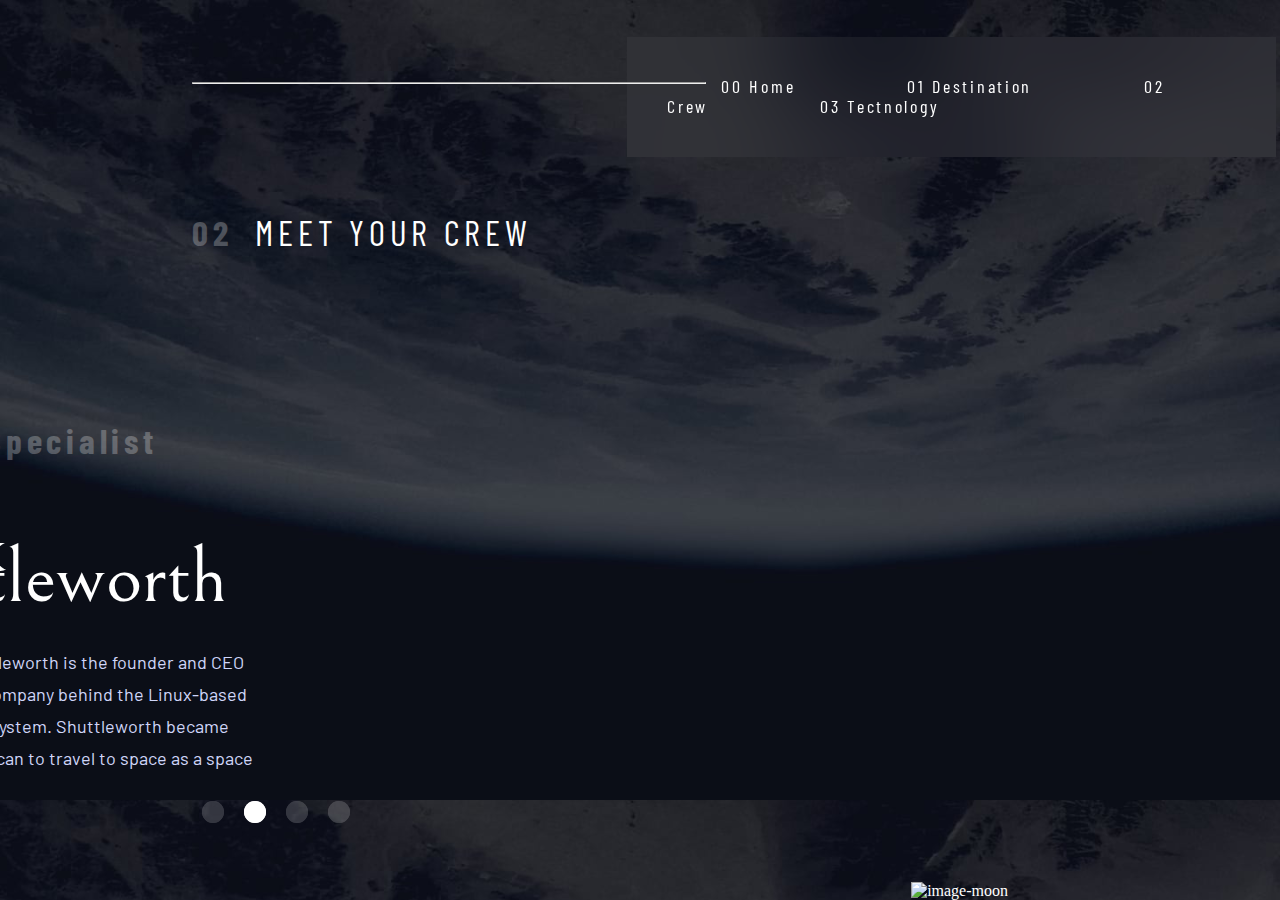
==== crew-specialist.html @ 9403243e "initialy uploading files" ====
<!DOCTYPE html>
<html lang="en">
<head>
  <meta charset="UTF-8">
  <meta name="viewport" content="width=device-width, initial-scale=1.0">

  <link rel="icon" type="image/png" sizes="32x32" href="./assets/favicon-32x32.png">
  <link rel="stylesheet" href="assets/styles-c.css">
  <link rel="preconnect" href="https://fonts.googleapis.com">
  <link rel="preconnect" href="https://fonts.gstatic.com" crossorigin>
  <link href="https://fonts.googleapis.com/css2?family=Barlow&family=Barlow+Condensed&family=Bellefair&display=swap" rel="stylesheet">
  <title>Frontend Mentor | Space tourism website</title>
</head>
<body>
  <div class="nav-bar">
    <nav class="menu">
      <a class="a1" href="index.html">00 Home</a>
      <a class="a1" href="destination-moon.html">01 Destination</a>
      <a class="a1" href="crew-commander.html">02 Crew</a>
      <a class="a1" href="technology-vehicle.html">03 Tectnology</a>
    </nav>
    <hr class="line">

  </div>
  <div class="h1">
    <h1 class="h1-1">02</h1> <h1 class="h1-2">Meet your crew</h1>
  </div>
  <div class="main">
    <h1 class="h1-1">  Mission Specialist</h1>
    <h1 class="h1-3">  Mark Shuttleworth</h1>
    <p>  Mark Richard Shuttleworth is the founder and CEO of Canonical, the company behind
      the Linux-based Ubuntu operating system. Shuttleworth became the first South
      African to travel to space as a space tourist.
      </p>

  </div>
  <img src="assets/crew/image-Mark-Shuttleworth.png" alt="image-moon">
  <div class="nav">
    <nav class="">
      <a class="a2 btn"  href="crew-commander.html"></a>
      <a class="a2 btn opacity" href="crew-specialist.html"></a>
      <a class="a2 btn" href="crew-pilot.html"></a>
      <a class="a2 btn" href="crew-engineer.html"></a>
    </nav>

  </div>


</body>
</html>
---- assets/styles-c.css ----
body {
  background-image: url("crew/background-crew-desktop.jpg");
  background-size: 100%;
  color: white;
}

.menu {
  background: rgba(255, 255, 255, 0.04);
  backdrop-filter: blur(40.7742px);
  width: 45%;
  padding: 40px;
  left: 49%;
  position: relative;
  margin-top: 37px;
}

.a1 {
  font-family: 'Barlow Condensed';
  font-style: normal;
  font-weight: 400;
  font-size: 18px;
  line-height: 19px;
  letter-spacing: 2.7px;
  color: #FFFFFF;
  margin: 54px;
  text-decoration: none;
}
.line {
  position: absolute;
  width: 40%;
  top: 4.6rem;
  left: 12rem;
}


.h1 {
  position: absolute;
  left: 12rem;
  top: 12rem;
}

.h1-2 {
  font-family: 'Barlow Condensed';
  font-style: normal;
  font-weight: 400;
  font-size: 35px;
  line-height: 34px;
  letter-spacing: 4.725px;
  text-transform: uppercase;
  color: #FFFFFF;
  display: inline-block;
  margin-left: 19px;
}

.h1-1 {
  font-family: 'Barlow Condensed';
  font-style: normal;
  font-weight: 700;
  font-size: 35px;
  line-height: 34px;
  /* identical to box height */
  letter-spacing: 4.725px;
  color: #FFFFFF;
  display: inline-block;
  mix-blend-mode: normal;
  opacity: 0.25;
}

.main {
  position: absolute;
  top: 25rem;
  right: 64rem;
  width: 32%;
}

.a2 {
  background: #FFFFFF;
  mix-blend-mode: normal;
  opacity: 0.17;
  margin: 10px;
}

.h1-3 {
  font-family: 'Bellefair';
  font-style: normal;
  font-weight: 400;
  font-size: 490%;
  line-height: 30px;
  color: #FFFFFF;
}

p {
  font-family: 'Barlow';
  font-style: normal;
  font-weight: 400;
  font-size: 18px;
  line-height: 32px;
  /* or 178% */


  color: #D0D6F9;
}


img {
      position: absolute;
      bottom: 0;
      right: 17rem;
}
.btn {
  background: #FFFFFF;
  background-image: -webkit-linear-gradient(top, #FFFFFF, #FFFFFF);
  background-image: -moz-linear-gradient(top, #FFFFFF, #FFFFFF);
  background-image: -ms-linear-gradient(top, #FFFFFF, #FFFFFF);
  background-image: -o-linear-gradient(top, #FFFFFF, #FFFFFF);
  background-image: linear-gradient(to bottom, #FFFFFF, #FFFFFF);
  -webkit-border-radius: 28;
  -moz-border-radius: 28;
  border-radius: 28px;
  font-family: Arial;
  color: #ffffff;
  font-size: 11px;
  padding: 5px 17px 5px 5px;
  text-decoration: none;
}

.btn:hover {
  text-decoration: none;
}
.nav{
  position: absolute;
  bottom: 5rem;
  left: 12rem;
}
.opacity{
  opacity: 1;
}
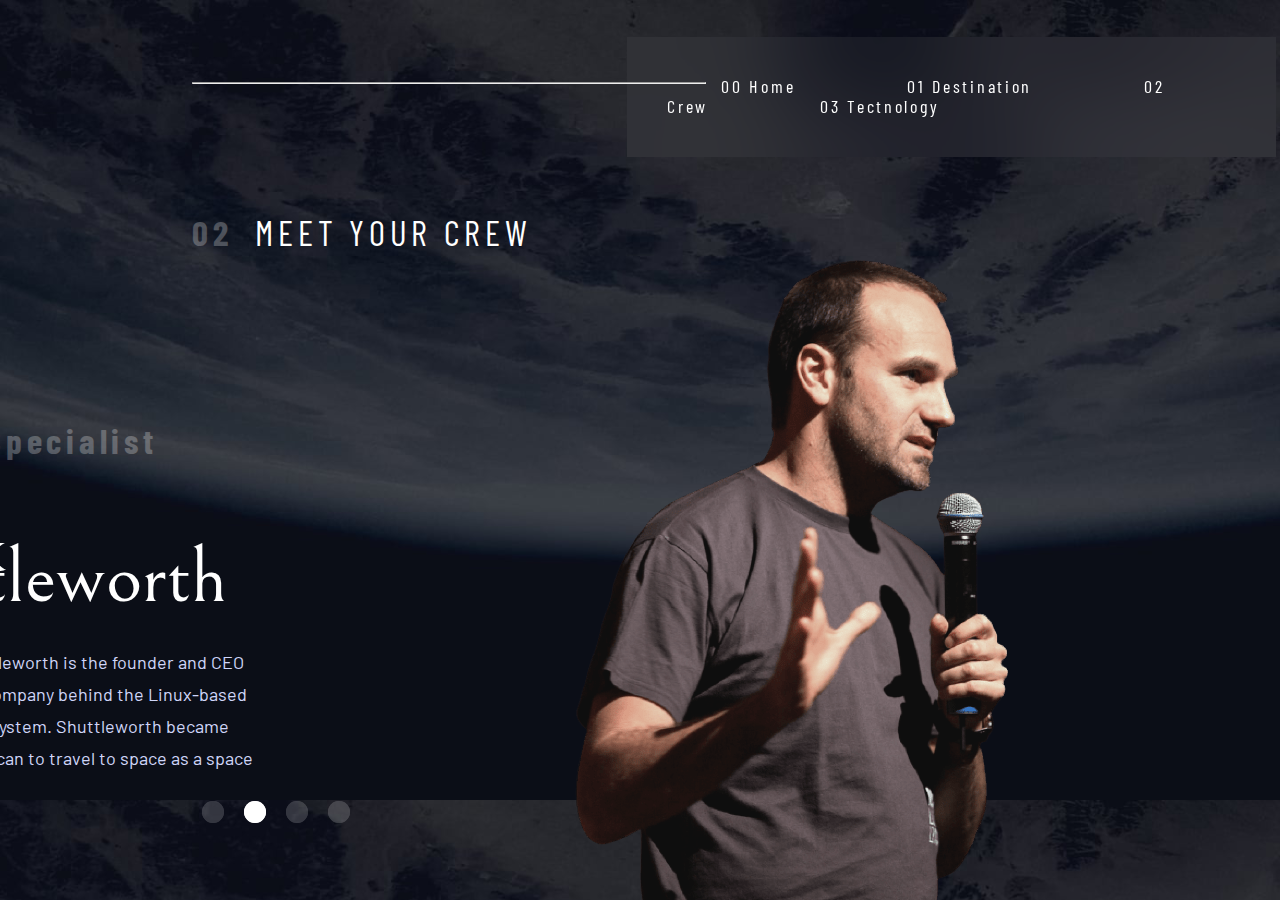
==== commit b942a753: "Update crew-specialist.html" ====
--- a/crew-specialist.html
+++ b/crew-specialist.html
@@ -34,7 +34,7 @@
       </p>
 
   </div>
-  <img src="assets/crew/image-Mark-Shuttleworth.png" alt="image-moon">
+  <img src="assets/crew/image-mark-shuttleworth.png" alt="image-moon">
   <div class="nav">
     <nav class="">
       <a class="a2 btn"  href="crew-commander.html"></a>
